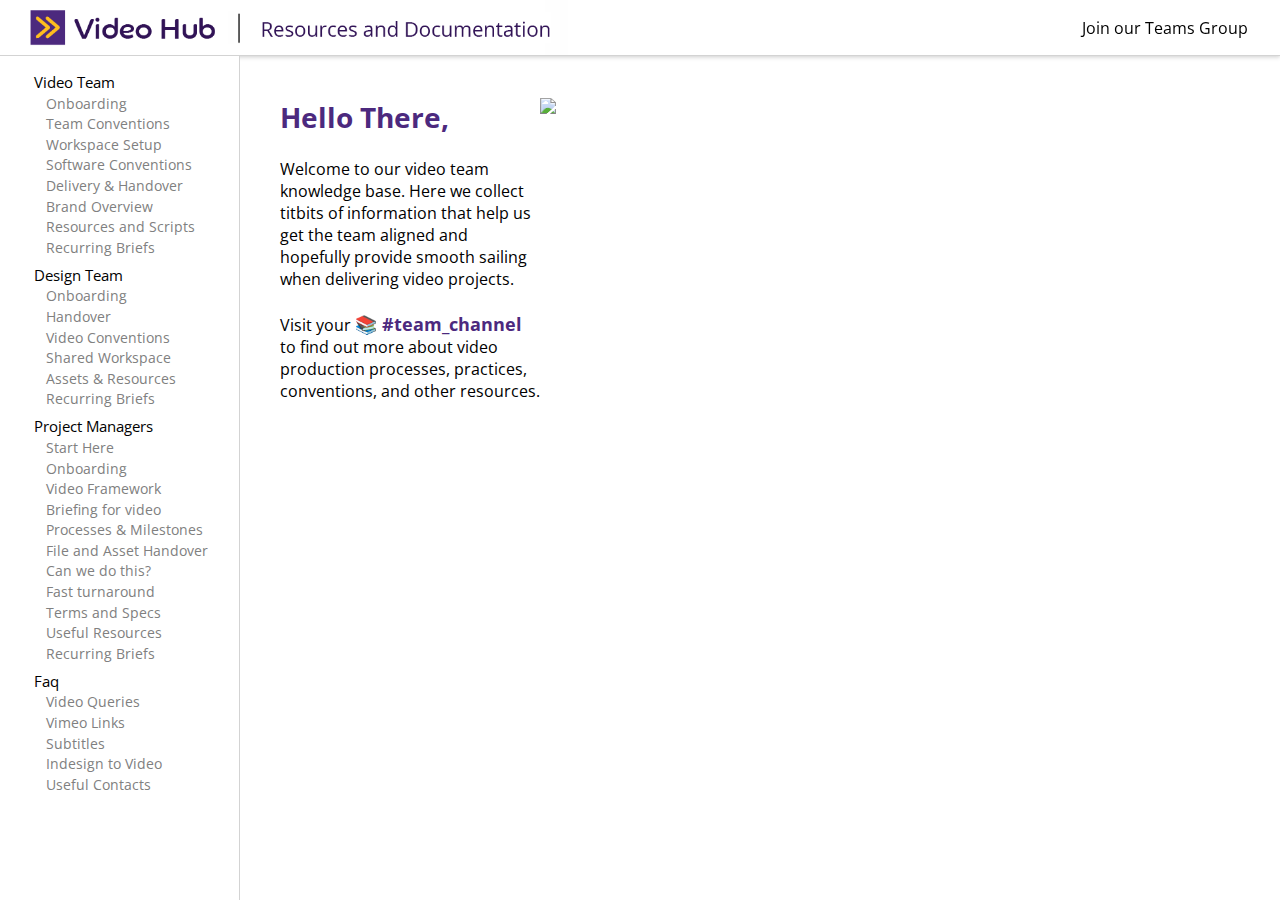
==== index.html @ 28dd751c "Add files via upload" ====
<html>

<head>
  <script src="jquery-3.6.3.js"></script>
  <link rel="stylesheet" href="main.css">
  <title>Knowledge Base </title>
</head>

<body>
  <header>
    <img class="headerimg" src="images/header.png">
    <!-- <h1>Resources and Documentation Page</h1> -->
    <a href="https://teams.microsoft.com/l/channel/19%3avnqQk7cDaOLzOfLyb8_unKdnLZNtxMjCTtTl9j4Hqbg1%40thread.tacv2/General?groupId=bef22b82-73c7-40eb-9857-884b3b96c43a&tenantId=e519c2e6-bc6d-4fdf-8d9c-923c2f002385">Join our Teams Group</a>
  </header>
  <nav>

    <p id="vt-placeholder"></p>
    <p id="dt-placeholder"></p>
    <p id="pm-placeholder"></p>
    <p id="faq-placeholder"></p>

     <script>
        $(function(){
          $("#vt-placeholder").load("nav_vt.html");
          $("#dt-placeholder").load("nav_dt.html");
          $("#pm-placeholder").load("nav_pm.html");
          $("#faq-placeholder").load("nav_faq.html");
        });
    </script>
   

  </nav>

  <main>

      <div class="vt_page">
        <div class="indexgrid"> 
            <div>
              <H1> Hello There, </H1>
               <br>
               <p> Welcome to our video team knowledge base. Here we collect titbits of information that help us get the team aligned and hopefully provide smooth sailing when delivering video projects.<br><br> Visit your <span> 📚 </span><span>#team_channel </span> to find out more about video production processes, practices, conventions, and other resources. 
               </p>
            </div>
             <div>
                   <img src="images/home/index_image.png">
            </div> 
        </div>

     </div>

  </main>
</body>

</html>
---- main.css ----
@import url("css/styles.css");
@import url("css/videostyles.css");
@import url("css/pmstyles.css");
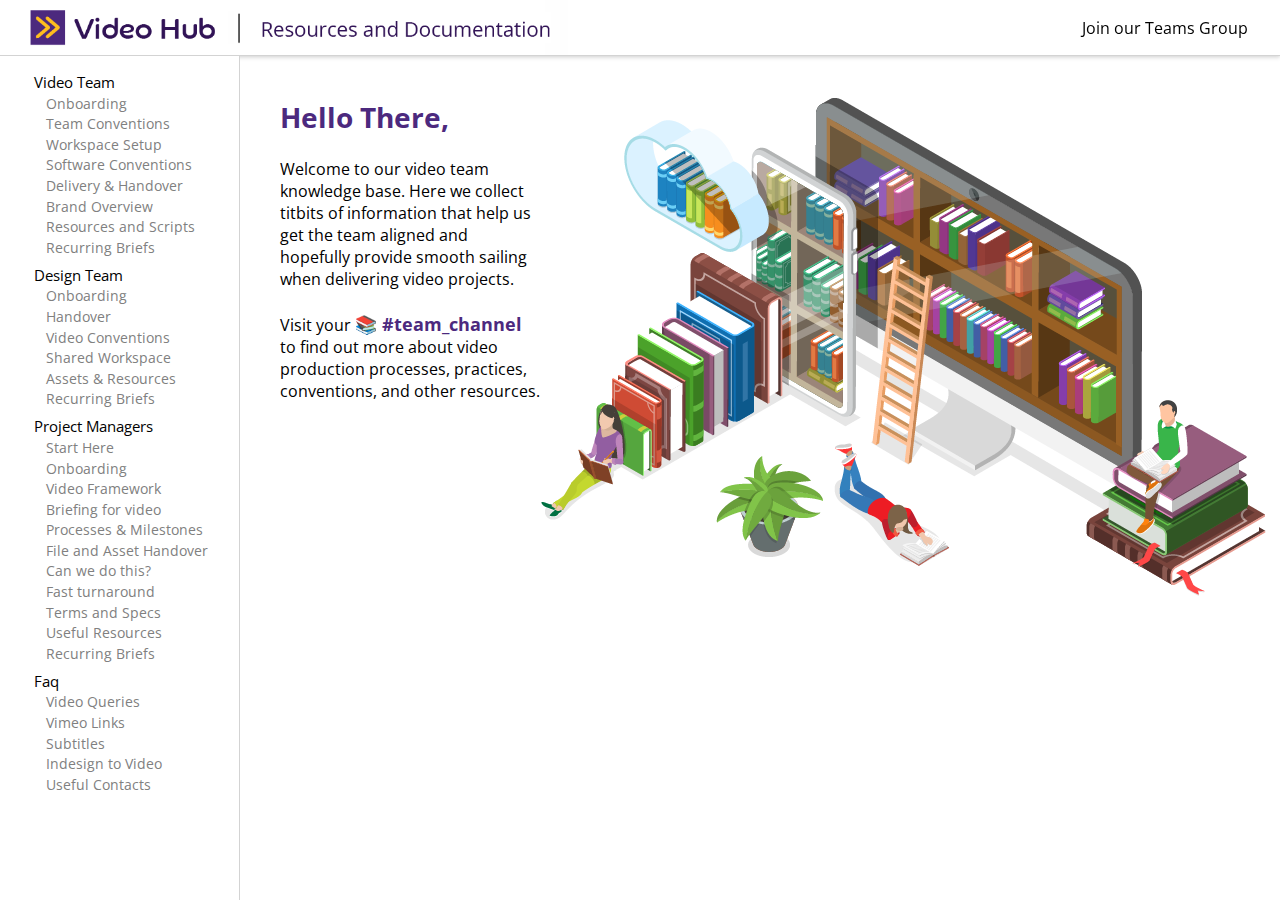
==== commit c09da5e8: "Update index.html" ====
--- a/index.html
+++ b/index.html
@@ -42,7 +42,7 @@
                </p>
             </div>
              <div>
-                   <img src="images/home/index_image.png">
+                   <img src="images/home/index_Image.png">
             </div> 
         </div>
 
@@ -51,4 +51,4 @@
   </main>
 </body>
 
-</html>+</html>
